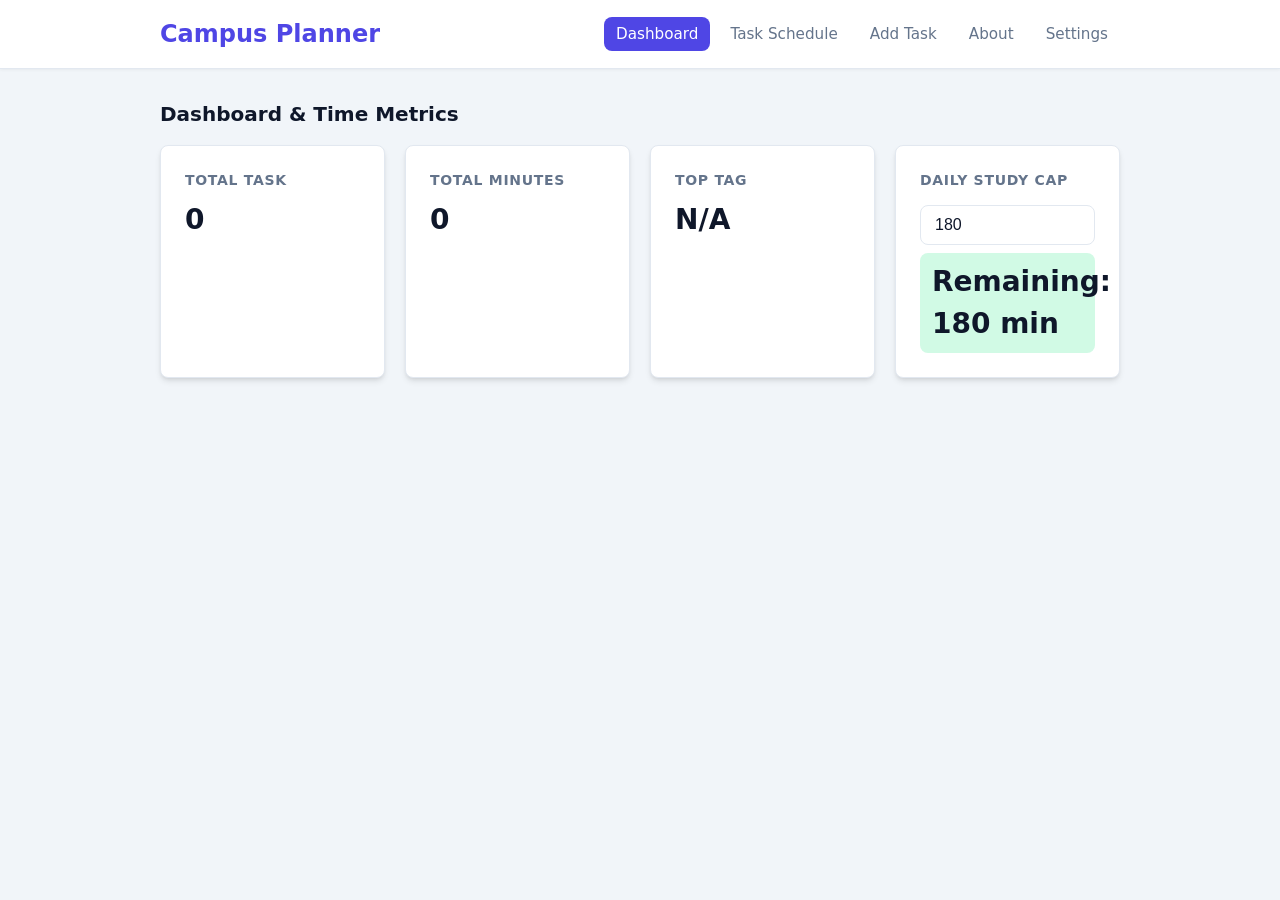
==== index.html @ 84502d52 "add" ====
<!DOCTYPE html>
<html lang="en">
<head>
    <meta charset="UTF-8">
    <meta name="viewport" content="width=device-width, initial-scale=1.0">
    <title>Campus Planner</title>
    <link rel="stylesheet" href="styles.css">
</head>
<body>
    <!-- Skip link landmark anchor for keyboard accessibility -->
    <a href="#main-content" class="skip-link">Skip to main content</a>
    
    <header>
        <div class="container header-flex">
            <h1>Campus Planner</h1>
            <nav aria-label="main navigation">
                <ul class="nav-list">
                    <li><a href="#dashboard" class="nav-link active">Dashboard</a></li>
                    <li><a href="#records" class="nav-link">Task Schedule</a></li>
                    <li><a href="#form-section" class="nav-link">Add Task</a></li>
                    <li><a href="#about-section" class="nav-link">About</a></li>
                    <li><a href="#settings-section" class="nav-link">Settings</a></li>
                </ul>
            </nav>
        </div>
    </header>

    <!-- Accessibility announcement placeholders -->
    <div id="status-region" class="sr-only" aria-live="polite"></div>
    <div id="alert-region" class="sr-only" aria-live="assertive"></div>

    <main id="main-content" class="container">
        <!-- Dashboard Section -->
        <section id="dashboard" class="app-section active">
            <h2>Dashboard & Time Metrics</h2>
            <div class="stats-grid">
                <div class="card"><h3>Total Task</h3><p id="stat-count">0</p></div>
                <div class="card"><h3>Total Minutes</h3><p id="stat-sum">0</p></div>
                <div class="card"><h3>Top Tag</h3><p id="stat-top">N/A</p></div>
                <div class="card">
                    <h3>Daily Study Cap</h3>
                    <input type="number" id="cap-input" value="180" min="0" oninput="updateBudgetCap()" aria-label="Daily study time cap in minutes">
                    <p id="stat-cap-status" class="cap-msg safe">Remaining: 180 min</p>
                </div>
            </div>
        </section>

        <!-- Ledger Table Section -->
        <section id="records" class="app-section">
            <h2>Schedule Ledger</h2>
            <div class="controls-bar">
                <div class="search-wrap">
                    <label for="search-input">Regex Search:</label>
                    <input type="text" id="search-input" placeholder="e.g. Exam or @tag:study">
                    <button id="case-btn" type="button" onclick="toggleCase()">Aa</button>
                </div>
                <div class="sort-wrap">
                    <label for="sort-select">Sort By:</label>
                    <select id="sort-select" onchange="handlesort()">
                        <option value="date-desc">Date (Newest)</option>
                        <option value="date-asc">Date (Oldest)</option>
                        <option value="amount-desc">Duration (High to Low)</option>
                        <option value="amount-asc">Duration (Low to High)</option>
                    </select>
                </div>
            </div>

            <div class="table-wrapper">
                <table>
                    <thead>
                        <tr>
                            <th>Due Date</th>
                            <th>Task Title</th>
                            <th>Tag Group</th>
                            <th>Duration(mins)</th>
                            <th>Action</th>
                        </tr>
                    </thead>
                    <tbody><!-- Dynamic rows go here --></tbody>
                </table>
            </div>
            <p id="no-records" class="hidden">No matching schedule task found.</p>
        </section>

        <!-- Form Handling Input Section -->
        <section id="form-section" class="app-section">
            <h2>Add / Edit Planner Task</h2>
            <div class="card">
                <form id="transaction-form">
                    <div class="input-group">
                        <label for="form-desc">Task Title:</label>
                        <input type="text" id="form-desc" required>
                    </div>
                    <div class="input-group">
                        <label for="form-category">Tag Group:</label>
                        <select id="form-category">
                            <option value="Study">Study</option>
                            <option value="Classes">Classes</option>
                            <option value="Exam">Exam</option>
                            <option value="Personal">Personal</option>
                            <option value="Social">Social</option>
                        </select>
                    </div>
                    <div class="input-group">
                        <label for="form-amount">Duration(Minutes):</label>
                        <input type="number" id="form-amount" required>
                    </div>
                    <button type="submit" id="submit-btn">Save Task Entry</button>
                </form>
            </div>
        </section>

        <!-- About Section -->
        <section id="about-section" class="app-section">
            <h2>About</h2>
            <div class="card">
                <p>Campus Planner app for tracking student study metrics.</p>
                <p>Email: <a href="mailto:a.anyar1@alustudent.com">a.anyar1@alustudent.com</a></p>
                <p>GitHub: <a href="https://github.com" target="_blank">@aanyar1-tech</a></p>
            </div>
        </section>

        <!-- Settings Section -->
        <section id="settings-section" class="app-section">
            <h2>Settings</h2>
            <div class="card">
                <label for="display-unit">Unit:</label>
                <select id="display-unit" onchange="convertDisplayUnits()">
                    <option value="minutes">Minutes (m)</option>
                    <option value="hours">Hours (h)</option>
                </select>
            </div>
        </section>
    </main>

    <script src="scripts/app.js"></script>
</body>
</html>
---- styles.css ----
:root {
    --primary-color: #4f46e5;
    --primary-hover: #4338ca;
    --success-bg: #d1fae5;
    --success-text: #065f46;
    --danger-bg: #fee2e2;
    --danger-text: #991b1b;
    --bg-color: #f1f5f9;
    --card-bg: #ffffff;
    --text-main: #0f172a;
    --text-muted: #64748b;
    --border-color: #e2e8f0;
    --radius: 8px;
    --shadow: 0 4px 6px -1px rgb(0 0 0 / 0.1), 0 2px 4px -2px rgb(0 0 0 / 0.1);
}

* { 
    box-sizing: border-box; 
    margin: 0; 
    padding: 0;
}

body {
    font-family: system-ui, -apple-system, BlinkMacSystemFont, "Segoe UI", Roboto, sans-serif;
    background-color: var(--bg-color); 
    color: var(--text-main); 
    line-height: 1.5;
    padding: 0 0 40px 0;
}

*:focus-visible { 
    outline: 3px solid var(--primary-color);
    outline-offset: 2px;
}

/* Skip Link & Accessibility */
.skip-link { 
    position: absolute; 
    top: -100px; 
    left: 20px; 
    background: var(--primary-color); 
    color: white; 
    padding: 10px 15px; 
    text-decoration: none;
    border-radius: var(--radius);
    z-index: 100;
}

.skip-link:focus {
    top: 20px;
}

.sr-only {
    position: absolute; 
    width: 1px; 
    height: 1px; 
    padding: 0; 
    margin: -1px; 
    overflow: hidden; 
    clip: rect(0,0,0,0); 
    border: 0;
}

/* Layout Container */
.container {
    max-width: 1000px; 
    margin: 0 auto;
    padding: 0 20px;
}

/* Header & Navigation */
header { 
    background: var(--card-bg); 
    border-bottom: 1px solid var(--border-color); 
    padding: 16px 0;
    box-shadow: 0 1px 3px 0 rgb(0 0 0 / 0.05);
    margin-bottom: 30px;
}

.header-flex {
    display: flex; 
    gap: 20px; 
    flex-wrap: wrap; 
    justify-content: space-between; 
    align-items: center;
}

header h1 {
    font-size: 1.5rem;
    font-weight: 700;
    color: var(--primary-color);
}

.nav-list {
    list-style: none;
    display: flex;
    gap: 8px;
    flex-wrap: wrap;
}

.nav-link {
    text-decoration: none; 
    color: var(--text-muted); 
    padding: 8px 12px; 
    border-radius: var(--radius);
    font-weight: 500;
    font-size: 0.95rem;
    transition: all 0.2s ease;
}

.nav-link:hover {
    color: var(--primary-color);
    background: #f8fafc;
}

.nav-link.active {
    background: var(--primary-color); 
    color: white;
}

/* Sections */
.app-section {
    display: none;
}

.app-section.active {
    display: block;
    animation: fadeIn 0.3s ease-in-out;
}

@keyframes fadeIn {
    from { opacity: 0; transform: translateY(4px); }
    to { opacity: 1; transform: translateY(0); }
}

h2 {
    font-size: 1.25rem;
    font-weight: 600;
    margin-bottom: 16px;
    color: var(--text-main);
}

/* Cards */
.card {
    background: var(--card-bg); 
    border: 1px solid var(--border-color); 
    border-radius: var(--radius); 
    padding: 24px; 
    margin-bottom: 20px;
    box-shadow: var(--shadow);
}

/* Dashboard Metrics Grid */
.stats-grid {
    display: grid; 
    grid-template-columns: repeat(auto-fit, minmax(220px, 1fr)); 
    gap: 20px;
}

.stats-grid .card h3 {
    font-size: 0.875rem;
    text-transform: uppercase;
    letter-spacing: 0.05em;
    color: var(--text-muted);
    margin-bottom: 8px;
}

.stats-grid .card p {
    font-size: 1.75rem;
    font-weight: 700;
    color: var(--text-main);
}

/* Controls Bar (Search & Sort) */
.controls-bar {
    display: flex;
    gap: 16px;
    flex-wrap: wrap;
    justify-content: space-between;
    align-items: flex-end;
    background: var(--card-bg);
    padding: 16px 20px;
    border-radius: var(--radius);
    border: 1px solid var(--border-color);
    box-shadow: var(--shadow);
    margin-bottom: 20px;
}

.search-wrap, .sort-wrap {
    display: flex;
    flex-direction: column;
    gap: 6px;
    flex: 1;
    min-width: 240px;
}

.search-wrap {
    flex-direction: row;
    align-items: center;
    gap: 8px;
}

.search-wrap input {
    margin-top: 0;
}

#case-btn {
    width: auto;
    padding: 8px 12px;
    background: var(--border-color);
    color: var(--text-main);
    margin-top: 0;
}

label {
    font-size: 0.875rem;
    font-weight: 600;
    color: var(--text-muted);
}

/* Forms & Inputs */
.input-group {
    margin-bottom: 16px;
}

input, select {
    width: 100%; 
    padding: 10px 14px; 
    border: 1px solid var(--border-color); 
    border-radius: var(--radius); 
    margin-top: 6px;
    font-size: 1rem;
    background: #fff;
    color: var(--text-main);
    transition: border-color 0.2s;
}

input:focus, select:focus {
    border-color: var(--primary-color);
    outline: none;
}

button[type="submit"], .delete-btn {
    background: var(--primary-color); 
    color: white; 
    border: none; 
    cursor: pointer; 
    font-weight: 600;
    padding: 10px 16px;
    border-radius: var(--radius);
    transition: background 0.2s;
}

button[type="submit"]:hover {
    background: var(--primary-hover);
}

.delete-btn {
    background: var(--danger-text);
    padding: 6px 10px;
    font-size: 0.85rem;
}

/* Tables */
.table-wrapper {
    background: var(--card-bg);
    border: 1px solid var(--border-color);
    border-radius: var(--radius);
    box-shadow: var(--shadow);
    overflow: hidden;
}

table {
    width: 100%; 
    border-collapse: collapse;
}

th, td {
    padding: 12px 16px; 
    text-align: left; 
    border-bottom: 1px solid var(--border-color);
}

th {
    background: #f8fafc;
    font-weight: 600;
    font-size: 0.875rem;
    color: var(--text-muted);
    text-transform: uppercase;
    letter-spacing: 0.05em;
}

tr:last-child td {
    border-bottom: none;
}

/* Badges & Status */
.badge {
    background: #e0e7ff;
    color: var(--primary-color);
    padding: 4px 8px;
    border-radius: 4px;
    font-size: 0.85rem;
    font-weight: 600;
}

.cap-msg {
    margin-top: 8px; 
    font-weight: 600; 
    padding: 8px 12px; 
    border-radius: var(--radius);
    font-size: 0.9rem;
}

.cap-msg.safe {
    background: var(--success-bg); 
    color: var(--success-text);
}

.cap-msg.warning {
    background: var(--danger-bg); 
    color: var(--danger-text);
}

mark {
    background: #fde047; 
    padding: 2px 4px;
    border-radius: 2px;
}

.hidden {
    display: none !important;
}

#no-records {
    text-align: center;
    padding: 30px;
    color: var(--text-muted);
    background: var(--card-bg);
    border: 1px solid var(--border-color);
    border-radius: var(--radius);
    margin-top: 15px;
}
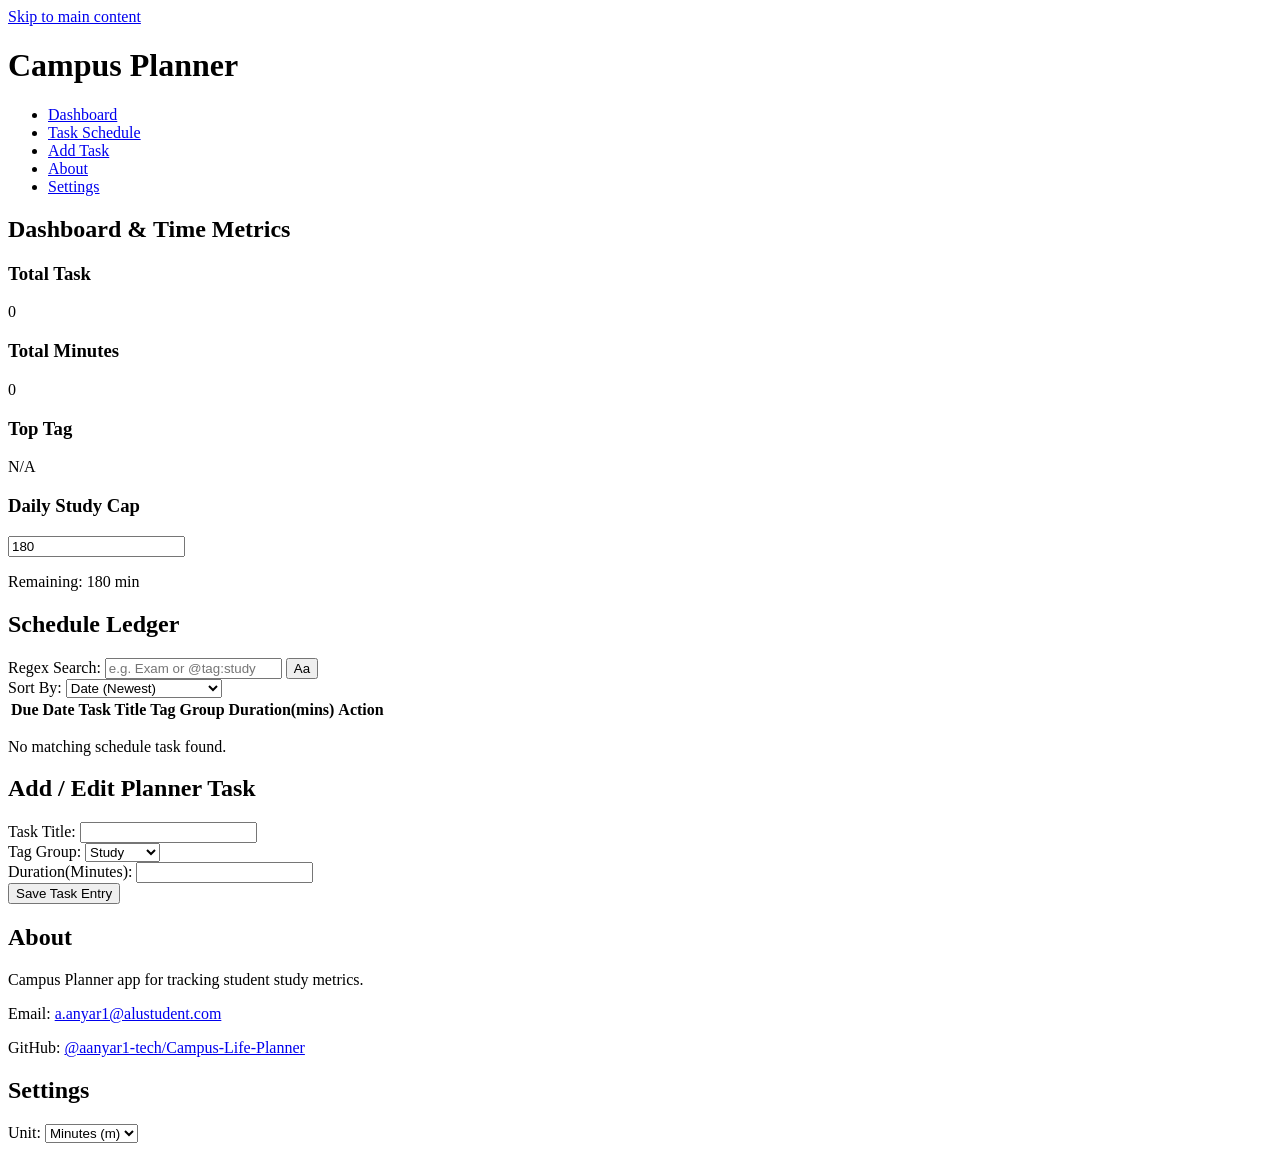
==== commit 83e4e7ad: "Update About section with student email and correct repository link" ====
--- a/index.html
+++ b/index.html
@@ -116,7 +116,7 @@
             <div class="card">
                 <p>Campus Planner app for tracking student study metrics.</p>
                 <p>Email: <a href="mailto:a.anyar1@alustudent.com">a.anyar1@alustudent.com</a></p>
-                <p>GitHub: <a href="https://github.com" target="_blank">@aanyar1-tech</a></p>
+                <p>GitHub: <a href="https://github.com/aanyar1-tech/Campus-Life-Planner" target="_blank">@aanyar1-tech/Campus-Life-Planner</a></p>
             </div>
         </section>
 
@@ -139,8 +139,6 @@
 
 
 
-
-
             
 
 
--- a/styles.css
+++ b/styles.css
@@ -1,343 +1,278 @@
-:root {
-    --primary-color: #4f46e5;
-    --primary-hover: #4338ca;
-    --success-bg: #d1fae5;
-    --success-text: #065f46;
-    --danger-bg: #fee2e2;
-    --danger-text: #991b1b;
-    --bg-color: #f1f5f9;
-    --card-bg: #ffffff;
-    --text-main: #0f172a;
-    --text-muted: #64748b;
-    --border-color: #e2e8f0;
-    --radius: 8px;
-    --shadow: 0 4px 6px -1px rgb(0 0 0 / 0.1), 0 2px 4px -2px rgb(0 0 0 / 0.1);
-}
-
-* { 
-    box-sizing: border-box; 
-    margin: 0; 
-    padding: 0;
-}
-
-body {
-    font-family: system-ui, -apple-system, BlinkMacSystemFont, "Segoe UI", Roboto, sans-serif;
-    background-color: var(--bg-color); 
-    color: var(--text-main); 
-    line-height: 1.5;
-    padding: 0 0 40px 0;
-}
-
-*:focus-visible { 
-    outline: 3px solid var(--primary-color);
-    outline-offset: 2px;
-}
-
-/* Skip Link & Accessibility */
-.skip-link { 
-    position: absolute; 
-    top: -100px; 
-    left: 20px; 
-    background: var(--primary-color); 
-    color: white; 
-    padding: 10px 15px; 
-    text-decoration: none;
-    border-radius: var(--radius);
-    z-index: 100;
-}
-
-.skip-link:focus {
-    top: 20px;
-}
-
-.sr-only {
-    position: absolute; 
-    width: 1px; 
-    height: 1px; 
-    padding: 0; 
-    margin: -1px; 
-    overflow: hidden; 
-    clip: rect(0,0,0,0); 
-    border: 0;
-}
-
-/* Layout Container */
-.container {
-    max-width: 1000px; 
-    margin: 0 auto;
-    padding: 0 20px;
-}
-
-/* Header & Navigation */
-header { 
-    background: var(--card-bg); 
-    border-bottom: 1px solid var(--border-color); 
-    padding: 16px 0;
-    box-shadow: 0 1px 3px 0 rgb(0 0 0 / 0.05);
-    margin-bottom: 30px;
-}
-
-.header-flex {
-    display: flex; 
-    gap: 20px; 
-    flex-wrap: wrap; 
-    justify-content: space-between; 
-    align-items: center;
-}
-
-header h1 {
-    font-size: 1.5rem;
-    font-weight: 700;
-    color: var(--primary-color);
-}
-
-.nav-list {
-    list-style: none;
-    display: flex;
-    gap: 8px;
-    flex-wrap: wrap;
-}
-
-.nav-link {
-    text-decoration: none; 
-    color: var(--text-muted); 
-    padding: 8px 12px; 
-    border-radius: var(--radius);
-    font-weight: 500;
-    font-size: 0.95rem;
-    transition: all 0.2s ease;
-}
-
-.nav-link:hover {
-    color: var(--primary-color);
-    background: #f8fafc;
-}
-
-.nav-link.active {
-    background: var(--primary-color); 
-    color: white;
-}
-
-/* Sections */
-.app-section {
-    display: none;
-}
-
-.app-section.active {
-    display: block;
-    animation: fadeIn 0.3s ease-in-out;
-}
-
-@keyframes fadeIn {
-    from { opacity: 0; transform: translateY(4px); }
-    to { opacity: 1; transform: translateY(0); }
-}
-
-h2 {
-    font-size: 1.25rem;
-    font-weight: 600;
-    margin-bottom: 16px;
-    color: var(--text-main);
-}
-
-/* Cards */
-.card {
-    background: var(--card-bg); 
-    border: 1px solid var(--border-color); 
-    border-radius: var(--radius); 
-    padding: 24px; 
-    margin-bottom: 20px;
-    box-shadow: var(--shadow);
-}
-
-/* Dashboard Metrics Grid */
-.stats-grid {
-    display: grid; 
-    grid-template-columns: repeat(auto-fit, minmax(220px, 1fr)); 
-    gap: 20px;
-}
-
-.stats-grid .card h3 {
-    font-size: 0.875rem;
-    text-transform: uppercase;
-    letter-spacing: 0.05em;
-    color: var(--text-muted);
-    margin-bottom: 8px;
-}
-
-.stats-grid .card p {
-    font-size: 1.75rem;
-    font-weight: 700;
-    color: var(--text-main);
-}
-
-/* Controls Bar (Search & Sort) */
-.controls-bar {
-    display: flex;
-    gap: 16px;
-    flex-wrap: wrap;
-    justify-content: space-between;
-    align-items: flex-end;
-    background: var(--card-bg);
-    padding: 16px 20px;
-    border-radius: var(--radius);
-    border: 1px solid var(--border-color);
-    box-shadow: var(--shadow);
-    margin-bottom: 20px;
-}
-
-.search-wrap, .sort-wrap {
-    display: flex;
-    flex-direction: column;
-    gap: 6px;
-    flex: 1;
-    min-width: 240px;
-}
-
-.search-wrap {
-    flex-direction: row;
-    align-items: center;
-    gap: 8px;
-}
-
-.search-wrap input {
-    margin-top: 0;
-}
-
-#case-btn {
-    width: auto;
-    padding: 8px 12px;
-    background: var(--border-color);
-    color: var(--text-main);
-    margin-top: 0;
-}
-
-label {
-    font-size: 0.875rem;
-    font-weight: 600;
-    color: var(--text-muted);
-}
-
-/* Forms & Inputs */
-.input-group {
-    margin-bottom: 16px;
-}
-
-input, select {
-    width: 100%; 
-    padding: 10px 14px; 
-    border: 1px solid var(--border-color); 
-    border-radius: var(--radius); 
-    margin-top: 6px;
-    font-size: 1rem;
-    background: #fff;
-    color: var(--text-main);
-    transition: border-color 0.2s;
-}
-
-input:focus, select:focus {
-    border-color: var(--primary-color);
-    outline: none;
-}
-
-button[type="submit"], .delete-btn {
-    background: var(--primary-color); 
-    color: white; 
-    border: none; 
-    cursor: pointer; 
-    font-weight: 600;
-    padding: 10px 16px;
-    border-radius: var(--radius);
-    transition: background 0.2s;
-}
-
-button[type="submit"]:hover {
-    background: var(--primary-hover);
-}
-
-.delete-btn {
-    background: var(--danger-text);
-    padding: 6px 10px;
-    font-size: 0.85rem;
-}
-
-/* Tables */
-.table-wrapper {
-    background: var(--card-bg);
-    border: 1px solid var(--border-color);
-    border-radius: var(--radius);
-    box-shadow: var(--shadow);
-    overflow: hidden;
-}
-
-table {
-    width: 100%; 
-    border-collapse: collapse;
-}
-
-th, td {
-    padding: 12px 16px; 
-    text-align: left; 
-    border-bottom: 1px solid var(--border-color);
-}
-
-th {
-    background: #f8fafc;
-    font-weight: 600;
-    font-size: 0.875rem;
-    color: var(--text-muted);
-    text-transform: uppercase;
-    letter-spacing: 0.05em;
-}
-
-tr:last-child td {
-    border-bottom: none;
-}
-
-/* Badges & Status */
-.badge {
-    background: #e0e7ff;
-    color: var(--primary-color);
-    padding: 4px 8px;
-    border-radius: 4px;
-    font-size: 0.85rem;
-    font-weight: 600;
-}
-
-.cap-msg {
-    margin-top: 8px; 
-    font-weight: 600; 
-    padding: 8px 12px; 
-    border-radius: var(--radius);
-    font-size: 0.9rem;
-}
-
-.cap-msg.safe {
-    background: var(--success-bg); 
-    color: var(--success-text);
-}
-
-.cap-msg.warning {
-    background: var(--danger-bg); 
-    color: var(--danger-text);
-}
-
-mark {
-    background: #fde047; 
-    padding: 2px 4px;
-    border-radius: 2px;
-}
-
-.hidden {
-    display: none !important;
-}
-
-#no-records {
-    text-align: center;
-    padding: 30px;
-    color: var(--text-muted);
-    background: var(--card-bg);
-    border: 1px solid var(--border-color);
-    border-radius: var(--radius);
-    margin-top: 15px;
-}+ CONFIGURATION & INITIAL STATE
+const STORAGE_KEY = 'simple_planner_records';
+
+const appState = {
+    records: JSON.parse(localStorage.getItem(STORAGE_KEY)) || [],
+    currentTab: 'dashboard',
+    timeTarget: 180,
+    isCaseSensitive: false,
+    editingId: null
+};
+
+// Seed initial mock data if the storage is completely empty
+function initializeDefaultRecords() {
+    if (appState.records.length === 0) {
+        appState.records = [
+            { id: "rec_1", description: "Prepare for chemistry semester exam test", amount: 120, category: "Study", date: "2026-10-16" },
+            { id: "rec_2", description: "Review textbook assignment chapters", amount: 90, category: "Classes", date: "2026-10-05" },
+            { id: "rec_3", description: "Weekly group project sync planning session", amount: 45, category: "Classes", date: "2026-10-08" },
+            { id: "rec_4", description: "Late late task review submission penalty check", amount: 15, category: "Exams", date: "2026-10-10" },
+            { id: "rec_5", description: "Weekly coffee coffee run study run session", amount: 30, category: "Personal", date: "2026-10-14" }
+        ];
+        persistState();
+    }
+}
+
+function persistState() {
+    localStorage.setItem(STORAGE_KEY, JSON.stringify(appState.records));
+}
+ VALIDATION ENGINE (REGEX RULES)
+
+function validateFormInputs(description, amount, date) {
+    const descRegex = /^\S(?:.*\S)?$/;
+    const amountRegex = /^(0|[1-9]\d*)$/;
+    const dateRegex = /^\d{4}-(0[1-9]|1[0-2])-(0[1-9]|[12]\d|3[01])$/;
+
+    return descRegex.test(description) && 
+           amountRegex.test(amount) && 
+           dateRegex.test(date);
+}
+ UI RENDERING & METRICS ENGINE
+
+function renderApp() {
+    updateDashboardMetrics();
+    renderScheduleLedger();
+}
+
+function updateDashboardMetrics() {
+    const records = appState.records;
+    
+    // Total Tasks Count
+    const countEl = document.getElementById('stat-count');
+    if (countEl) countEl.textContent = records.length;
+
+    // Calculate Total Minutes & Category Distributions
+    let totalMins = 0;
+    let categoryCounts = {};
+    
+    records.forEach(item => {
+        totalMins += parseInt(item.amount || 0);
+        categoryCounts[item.category] = (categoryCounts[item.category] || 0) + 1;
+    });
+
+    // Display Units Conversion (Minutes vs Hours)
+    const displayUnit = document.getElementById('display-unit')?.value;
+    const sumEl = document.getElementById('stat-sum');
+    if (sumEl) {
+        sumEl.textContent = displayUnit === 'hours' 
+            ? (totalMins / 60).toFixed(1) + " hours" 
+            : totalMins;
+    }
+
+    // Determine Top Category Tag
+    let topCategory = "N/A";
+    let maxCount = 0;
+    for (let cat in categoryCounts) {
+        if (categoryCounts[cat] > maxCount) {
+            maxCount = categoryCounts[cat];
+            topCategory = cat;
+        }
+    }
+    const topEl = document.getElementById('stat-top');
+    if (topEl) topEl.textContent = topCategory;
+
+    // Study Cap Threshold Verification
+    updateStudyCapStatus(totalMins);
+}
+
+function updateStudyCapStatus(totalMins) {
+    const remaining = appState.timeTarget - totalMins;
+    const statusText = document.getElementById('stat-cap-status');
+    const alertRegion = document.getElementById('alert-region');
+
+    if (!statusText) return;
+
+    if (remaining >= 0) {
+        statusText.textContent = `Remaining: ${remaining} mins`;
+        statusText.className = "cap-msg safe";
+        if (alertRegion) alertRegion.textContent = "";
+    } else {
+        statusText.textContent = `Over Cap: ${Math.abs(remaining)} mins`;
+        statusText.className = "cap-msg warning";
+        if (alertRegion) alertRegion.textContent = `Alert! Passed your study target!`;
+    }
+}
+
+function renderScheduleLedger() {
+    const tbody = document.querySelector('table tbody');
+    if (!tbody) return;
+    tbody.innerHTML = '';
+
+    // Sorting Logic
+    let sortedRecords = [...appState.records];
+    const sortVal = document.getElementById('sort-select')?.value || 'date-desc';
+    
+    sortedRecords.sort((a, b) => {
+        if (sortVal === 'date-desc') return new Date(b.date) - new Date(a.date);
+        if (sortVal === 'date-asc') return new Date(a.date) - new Date(b.date);
+        if (sortVal === 'amount-desc') return b.amount - a.amount;
+        if (sortVal === 'amount-asc') return a.amount - b.amount;
+        return 0;
+    });
+
+    // Regex Search Filtering
+    const searchInput = document.getElementById('search-input')?.value || '';
+    let searchRegex = null;
+    if (searchInput) {
+        try {
+            searchRegex = new RegExp(searchInput, appState.isCaseSensitive ? '' : 'i');
+        } catch (e) {
+            searchRegex = null;
+        }
+    }
+
+    let matchCount = 0;
+    sortedRecords.forEach(item => {
+        const hasDuplicateWord = /\b(\w+)\s+\1\b/i.test(item.description);
+        
+        if (searchRegex && !searchRegex.test(item.description) && !searchRegex.test(item.category)) {
+            return;
+        }
+        matchCount++;
+
+        // Highlight matching terms
+        let descText = item.description;
+        if (searchRegex) {
+            descText = descText.replace(searchRegex, match => `<mark>${match}</mark>`);
+        }
+
+        // Build Table Row
+        const row = document.createElement('tr');
+        row.innerHTML = `
+            <td>${item.date}</td>
+            <td>${descText} ${hasDuplicateWord ? '⚠️' : ''}</td>
+            <td><span class="badge">${item.category}</span></td>
+            <td>${item.amount} mins</td>
+            <td>
+                <button onclick="handleEdit('${item.id}')" style="width:auto; padding:2px 6px;">Edit</button>
+                <button onclick="handleDelete('${item.id}')" style="width:auto; padding:2px 6px; background:#991b1b; color:white;">Delete</button>
+            </td>
+        `;
+        tbody.appendChild(row);
+    });
+
+    // Empty state visibility toggle
+    const noRecordsMsg = document.getElementById('no-records');
+    if (noRecordsMsg) {
+        noRecordsMsg.className = matchCount === 0 ? '' : 'hidden';
+    }
+}
+EVENT HANDLERS & GLOBAL ACTIONS
+
+window.switchTab = function(tabId) {
+    document.querySelectorAll('.app-section').forEach(section => {
+        section.classList.remove('active');
+    });
+    
+    const targetSection = document.getElementById(tabId);
+    if (targetSection) targetSection.classList.add('active');
+    
+    document.querySelectorAll('.nav-link').forEach(link => {
+        link.classList.remove('active');
+        if (link.getAttribute('href') === '#' + tabId) {
+            link.classList.add('active');
+        }
+    });
+};
+
+window.updateBudgetCap = function() {
+    const val = document.getElementById('cap-input').value;
+    appState.timeTarget = parseInt(val) || 0;
+    renderApp();
+};
+
+window.toggleCase = function() {
+    appState.isCaseSensitive = !appState.isCaseSensitive;
+    renderApp();
+};
+
+window.handlesort = function() {
+    renderApp();
+};
+
+window.convertDisplayUnits = function() {
+    renderApp();
+};
+
+window.handleDelete = function(id) {
+    if (confirm("Are you sure you want to delete this entry?")) {
+        appState.records = appState.records.filter(r => r.id !== id);
+        persistState();
+        renderApp();
+    }
+};
+
+window.handleEdit = function(id) {
+    const item = appState.records.find(r => r.id === id);
+    if (!item) return;
+    
+    appState.editingId = id;
+    window.switchTab('form-section');
+    
+    document.getElementById('form-desc').value = item.description;
+    document.getElementById('form-amount').value = item.amount;
+    document.getElementById('form-category').value = item.category;
+    document.getElementById('submit-btn').textContent = "Update Task"
+     APPLICATION INITIALIZATION & LISTENERS
+
+document.addEventListener('DOMContentLoaded', () => {
+    initializeDefaultRecords();
+
+    // Live search tracking
+    document.getElementById('search-input')?.addEventListener('input', renderApp);
+
+    // Form submission processing (Create or Update)
+    const formElement = document.getElementById('transaction-form');
+    if (formElement) {
+        formElement.addEventListener('submit', (e) => {
+            e.preventDefault();
+            
+            const desc = document.getElementById('form-desc').value.trim();
+            const amountStr = document.getElementById('form-amount').value.trim();
+            const cat = document.getElementById('form-category').value;
+            const date = new Date().toISOString().split('T')[0];
+
+            if (!validateFormInputs(desc, amountStr, date)) {
+                alert("Validation failed! Please review your input fields.");
+                return;
+            }
+
+            if (appState.editingId) {
+                // Update existing record
+                appState.records = appState.records.map(r => r.id === appState.editingId ? {
+                    ...r, description: desc, amount: parseInt(amountStr), category: cat
+                } : r);
+                appState.editingId = null;
+                document.getElementById('submit-btn').textContent = "Save Task Entry";
+            } else {
+                // Create new record
+                appState.records.push({
+                    id: "rec_" + Date.now(),
+                    description: desc,
+                    amount: parseInt(amountStr),
+                    category: cat,
+                    date: date
+                });
+            }
+
+            persistState();
+            formElement.reset();
+            renderApp();
+            window.switchTab('dashboard');
+        });
+    }
+
+    // Force default view on load
+    window.switchTab('dashboard');
+    renderApp();
+});
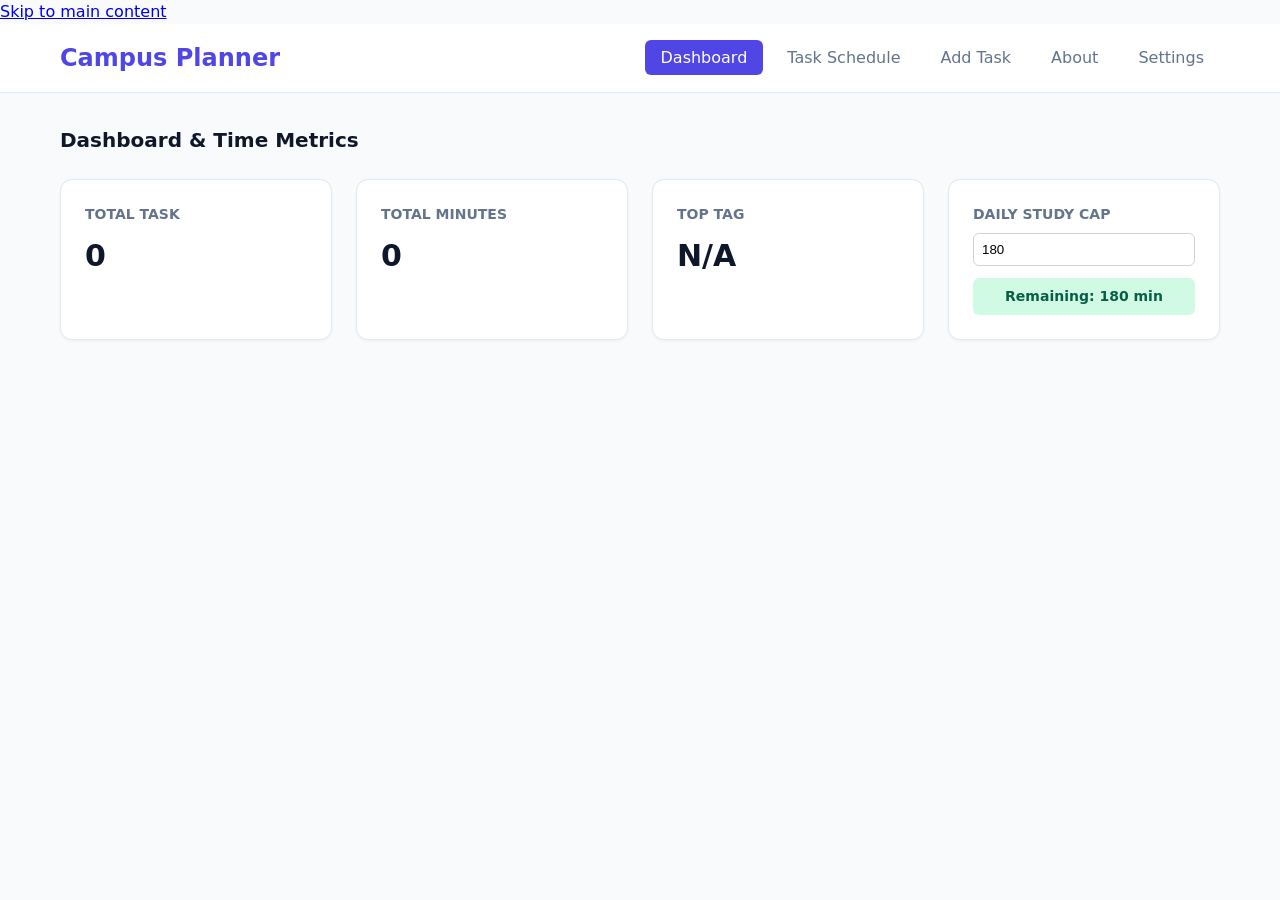
==== commit c1c95a11: "Fix layout IDs, tab switching, and rendering metrics" ====
--- a/index.html
+++ b/index.html
@@ -7,27 +7,22 @@
     <link rel="stylesheet" href="styles.css">
 </head>
 <body>
-    <!-- Skip link landmark anchor for keyboard accessibility -->
-    <a href="#main-content" class="skip-link">Skip to main content</a>
+    <a href="#dashboard" class="skip-link">Skip to main content</a>
     
     <header>
         <div class="container header-flex">
             <h1>Campus Planner</h1>
             <nav aria-label="main navigation">
                 <ul class="nav-list">
-                    <li><a href="#dashboard" class="nav-link active">Dashboard</a></li>
-                    <li><a href="#records" class="nav-link">Task Schedule</a></li>
-                    <li><a href="#form-section" class="nav-link">Add Task</a></li>
-                    <li><a href="#about-section" class="nav-link">About</a></li>
-                    <li><a href="#settings-section" class="nav-link">Settings</a></li>
+                    <li><a href="#dashboard" class="nav-link active" onclick="switchTab('dashboard'); return false;">Dashboard</a></li>
+                    <li><a href="#records" class="nav-link" onclick="switchTab('records'); return false;">Task Schedule</a></li>
+                    <li><a href="#form-section" class="nav-link" onclick="switchTab('form-section'); return false;">Add Task</a></li>
+                    <li><a href="#about-section" class="nav-link" onclick="switchTab('about-section'); return false;">About</a></li>
+                    <li><a href="#settings-section" class="nav-link" onclick="switchTab('settings-section'); return false;">Settings</a></li>
                 </ul>
             </nav>
         </div>
     </header>
-
-    <!-- Accessibility announcement placeholders -->
-    <div id="status-region" class="sr-only" aria-live="polite"></div>
-    <div id="alert-region" class="sr-only" aria-live="assertive"></div>
 
     <main id="main-content" class="container">
         <!-- Dashboard Section -->
@@ -39,7 +34,7 @@
                 <div class="card"><h3>Top Tag</h3><p id="stat-top">N/A</p></div>
                 <div class="card">
                     <h3>Daily Study Cap</h3>
-                    <input type="number" id="cap-input" value="180" min="0" oninput="updateBudgetCap()" aria-label="Daily study time cap in minutes">
+                    <input type="number" id="cap-input" value="180" min="0" oninput="updateBudgetCap()">
                     <p id="stat-cap-status" class="cap-msg safe">Remaining: 180 min</p>
                 </div>
             </div>
@@ -50,8 +45,8 @@
             <h2>Schedule Ledger</h2>
             <div class="controls-bar">
                 <div class="search-wrap">
-                    <label for="search-input">Regex Search:</label>
-                    <input type="text" id="search-input" placeholder="e.g. Exam or @tag:study">
+                    <label for="search-input">Search:</label>
+                    <input type="text" id="search-input" placeholder="Search tasks...">
                     <button id="case-btn" type="button" onclick="toggleCase()">Aa</button>
                 </div>
                 <div class="sort-wrap">
@@ -72,17 +67,17 @@
                             <th>Due Date</th>
                             <th>Task Title</th>
                             <th>Tag Group</th>
-                            <th>Duration(mins)</th>
+                            <th>Duration</th>
                             <th>Action</th>
                         </tr>
                     </thead>
-                    <tbody><!-- Dynamic rows go here --></tbody>
+                    <tbody></tbody>
                 </table>
             </div>
             <p id="no-records" class="hidden">No matching schedule task found.</p>
         </section>
 
-        <!-- Form Handling Input Section -->
+        <!-- Form Section -->
         <section id="form-section" class="app-section">
             <h2>Add / Edit Planner Task</h2>
             <div class="card">
@@ -102,7 +97,7 @@
                         </select>
                     </div>
                     <div class="input-group">
-                        <label for="form-amount">Duration(Minutes):</label>
+                        <label for="form-amount">Duration (Minutes):</label>
                         <input type="number" id="form-amount" required>
                     </div>
                     <button type="submit" id="submit-btn">Save Task Entry</button>
@@ -136,14 +131,6 @@
     <script src="scripts/app.js"></script>
 </body>
 </html>
-
-
-
-            
-
-
-    
-
    
 
 
--- a/styles.css
+++ b/styles.css
@@ -1,278 +1,38 @@
- CONFIGURATION & INITIAL STATE
-const STORAGE_KEY = 'simple_planner_records';
+* { box-sizing: border-box; margin: 0; padding: 0; }
+body { font-family: system-ui, sans-serif; background-color: #f8fafc; color: #1e293b; line-height: 1.5; }
+.container { max-width: 1200px; margin: 0 auto; padding: 0 20px; }
+header { background-color: #ffffff; border-bottom: 1px solid #e2e8f0; padding: 1rem 0; margin-bottom: 2rem; }
+.header-flex { display: flex; justify-content: space-between; align-items: center; flex-wrap: wrap; gap: 1rem; }
+header h1 { font-size: 1.5rem; color: #4f46e5; font-weight: 700; }
+.nav-list { list-style: none; display: flex; gap: 0.5rem; flex-wrap: wrap; }
+.nav-link { text-decoration: none; color: #64748b; padding: 0.5rem 1rem; border-radius: 0.375rem; font-weight: 500; }
+.nav-link:hover { background-color: #f1f5f9; color: #1e293b; }
+.nav-link.active { background-color: #4f46e5; color: #ffffff; }
 
-const appState = {
-    records: JSON.parse(localStorage.getItem(STORAGE_KEY)) || [],
-    currentTab: 'dashboard',
-    timeTarget: 180,
-    isCaseSensitive: false,
-    editingId: null
-};
+.app-section { display: none; }
+.app-section.active { display: block; }
+h2 { font-size: 1.25rem; font-weight: 600; margin-bottom: 1.5rem; color: #0f172a; }
 
-// Seed initial mock data if the storage is completely empty
-function initializeDefaultRecords() {
-    if (appState.records.length === 0) {
-        appState.records = [
-            { id: "rec_1", description: "Prepare for chemistry semester exam test", amount: 120, category: "Study", date: "2026-10-16" },
-            { id: "rec_2", description: "Review textbook assignment chapters", amount: 90, category: "Classes", date: "2026-10-05" },
-            { id: "rec_3", description: "Weekly group project sync planning session", amount: 45, category: "Classes", date: "2026-10-08" },
-            { id: "rec_4", description: "Late late task review submission penalty check", amount: 15, category: "Exams", date: "2026-10-10" },
-            { id: "rec_5", description: "Weekly coffee coffee run study run session", amount: 30, category: "Personal", date: "2026-10-14" }
-        ];
-        persistState();
-    }
-}
+.stats-grid { display: grid; grid-template-columns: repeat(auto-fit, minmax(220px, 1fr)); gap: 1.5rem; margin-bottom: 2rem; }
+.card { background: #ffffff; border: 1px solid #e2e8f0; border-radius: 0.75rem; padding: 1.5rem; box-shadow: 0 1px 3px rgba(0,0,0,0.05); }
+.card h3 { font-size: 0.875rem; text-transform: uppercase; color: #64748b; margin-bottom: 0.5rem; }
+.card p { font-size: 1.875rem; font-weight: 700; color: #0f172a; }
 
-function persistState() {
-    localStorage.setItem(STORAGE_KEY, JSON.stringify(appState.records));
-}
- VALIDATION ENGINE (REGEX RULES)
+#cap-input { width: 100%; padding: 0.5rem; border: 1px solid #cbd5e1; border-radius: 0.375rem; margin-bottom: 0.75rem; }
+.cap-msg { font-size: 0.875rem !important; font-weight: 600 !important; padding: 0.5rem; border-radius: 0.375rem; text-align: center; }
+.cap-msg.safe { background-color: #d1fae5; color: #065f46; }
+.cap-msg.warning { background-color: #fee2e2; color: #991b1b; }
 
-function validateFormInputs(description, amount, date) {
-    const descRegex = /^\S(?:.*\S)?$/;
-    const amountRegex = /^(0|[1-9]\d*)$/;
-    const dateRegex = /^\d{4}-(0[1-9]|1[0-2])-(0[1-9]|[12]\d|3[01])$/;
+.controls-bar { display: flex; justify-content: space-between; align-items: center; flex-wrap: wrap; gap: 1rem; margin-bottom: 1rem; }
+.search-wrap, .sort-wrap { display: flex; align-items: center; gap: 0.5rem; }
+.search-wrap input, .sort-wrap select, .input-group input, .input-group select { padding: 0.5rem; border: 1px solid #cbd5e1; border-radius: 0.375rem; }
 
-    return descRegex.test(description) && 
-           amountRegex.test(amount) && 
-           dateRegex.test(date);
-}
- UI RENDERING & METRICS ENGINE
+.table-wrapper { background: #ffffff; border: 1px solid #e2e8f0; border-radius: 0.75rem; overflow-x: auto; margin-bottom: 1rem; }
+table { width: 100%; border-collapse: collapse; text-align: left; }
+th, td { padding: 0.75rem 1rem; border-bottom: 1px solid #e2e8f0; font-size: 0.875rem; }
+th { background-color: #f8fafc; color: #475569; }
 
-function renderApp() {
-    updateDashboardMetrics();
-    renderScheduleLedger();
-}
-
-function updateDashboardMetrics() {
-    const records = appState.records;
-    
-    // Total Tasks Count
-    const countEl = document.getElementById('stat-count');
-    if (countEl) countEl.textContent = records.length;
-
-    // Calculate Total Minutes & Category Distributions
-    let totalMins = 0;
-    let categoryCounts = {};
-    
-    records.forEach(item => {
-        totalMins += parseInt(item.amount || 0);
-        categoryCounts[item.category] = (categoryCounts[item.category] || 0) + 1;
-    });
-
-    // Display Units Conversion (Minutes vs Hours)
-    const displayUnit = document.getElementById('display-unit')?.value;
-    const sumEl = document.getElementById('stat-sum');
-    if (sumEl) {
-        sumEl.textContent = displayUnit === 'hours' 
-            ? (totalMins / 60).toFixed(1) + " hours" 
-            : totalMins;
-    }
-
-    // Determine Top Category Tag
-    let topCategory = "N/A";
-    let maxCount = 0;
-    for (let cat in categoryCounts) {
-        if (categoryCounts[cat] > maxCount) {
-            maxCount = categoryCounts[cat];
-            topCategory = cat;
-        }
-    }
-    const topEl = document.getElementById('stat-top');
-    if (topEl) topEl.textContent = topCategory;
-
-    // Study Cap Threshold Verification
-    updateStudyCapStatus(totalMins);
-}
-
-function updateStudyCapStatus(totalMins) {
-    const remaining = appState.timeTarget - totalMins;
-    const statusText = document.getElementById('stat-cap-status');
-    const alertRegion = document.getElementById('alert-region');
-
-    if (!statusText) return;
-
-    if (remaining >= 0) {
-        statusText.textContent = `Remaining: ${remaining} mins`;
-        statusText.className = "cap-msg safe";
-        if (alertRegion) alertRegion.textContent = "";
-    } else {
-        statusText.textContent = `Over Cap: ${Math.abs(remaining)} mins`;
-        statusText.className = "cap-msg warning";
-        if (alertRegion) alertRegion.textContent = `Alert! Passed your study target!`;
-    }
-}
-
-function renderScheduleLedger() {
-    const tbody = document.querySelector('table tbody');
-    if (!tbody) return;
-    tbody.innerHTML = '';
-
-    // Sorting Logic
-    let sortedRecords = [...appState.records];
-    const sortVal = document.getElementById('sort-select')?.value || 'date-desc';
-    
-    sortedRecords.sort((a, b) => {
-        if (sortVal === 'date-desc') return new Date(b.date) - new Date(a.date);
-        if (sortVal === 'date-asc') return new Date(a.date) - new Date(b.date);
-        if (sortVal === 'amount-desc') return b.amount - a.amount;
-        if (sortVal === 'amount-asc') return a.amount - b.amount;
-        return 0;
-    });
-
-    // Regex Search Filtering
-    const searchInput = document.getElementById('search-input')?.value || '';
-    let searchRegex = null;
-    if (searchInput) {
-        try {
-            searchRegex = new RegExp(searchInput, appState.isCaseSensitive ? '' : 'i');
-        } catch (e) {
-            searchRegex = null;
-        }
-    }
-
-    let matchCount = 0;
-    sortedRecords.forEach(item => {
-        const hasDuplicateWord = /\b(\w+)\s+\1\b/i.test(item.description);
-        
-        if (searchRegex && !searchRegex.test(item.description) && !searchRegex.test(item.category)) {
-            return;
-        }
-        matchCount++;
-
-        // Highlight matching terms
-        let descText = item.description;
-        if (searchRegex) {
-            descText = descText.replace(searchRegex, match => `<mark>${match}</mark>`);
-        }
-
-        // Build Table Row
-        const row = document.createElement('tr');
-        row.innerHTML = `
-            <td>${item.date}</td>
-            <td>${descText} ${hasDuplicateWord ? '⚠️' : ''}</td>
-            <td><span class="badge">${item.category}</span></td>
-            <td>${item.amount} mins</td>
-            <td>
-                <button onclick="handleEdit('${item.id}')" style="width:auto; padding:2px 6px;">Edit</button>
-                <button onclick="handleDelete('${item.id}')" style="width:auto; padding:2px 6px; background:#991b1b; color:white;">Delete</button>
-            </td>
-        `;
-        tbody.appendChild(row);
-    });
-
-    // Empty state visibility toggle
-    const noRecordsMsg = document.getElementById('no-records');
-    if (noRecordsMsg) {
-        noRecordsMsg.className = matchCount === 0 ? '' : 'hidden';
-    }
-}
-EVENT HANDLERS & GLOBAL ACTIONS
-
-window.switchTab = function(tabId) {
-    document.querySelectorAll('.app-section').forEach(section => {
-        section.classList.remove('active');
-    });
-    
-    const targetSection = document.getElementById(tabId);
-    if (targetSection) targetSection.classList.add('active');
-    
-    document.querySelectorAll('.nav-link').forEach(link => {
-        link.classList.remove('active');
-        if (link.getAttribute('href') === '#' + tabId) {
-            link.classList.add('active');
-        }
-    });
-};
-
-window.updateBudgetCap = function() {
-    const val = document.getElementById('cap-input').value;
-    appState.timeTarget = parseInt(val) || 0;
-    renderApp();
-};
-
-window.toggleCase = function() {
-    appState.isCaseSensitive = !appState.isCaseSensitive;
-    renderApp();
-};
-
-window.handlesort = function() {
-    renderApp();
-};
-
-window.convertDisplayUnits = function() {
-    renderApp();
-};
-
-window.handleDelete = function(id) {
-    if (confirm("Are you sure you want to delete this entry?")) {
-        appState.records = appState.records.filter(r => r.id !== id);
-        persistState();
-        renderApp();
-    }
-};
-
-window.handleEdit = function(id) {
-    const item = appState.records.find(r => r.id === id);
-    if (!item) return;
-    
-    appState.editingId = id;
-    window.switchTab('form-section');
-    
-    document.getElementById('form-desc').value = item.description;
-    document.getElementById('form-amount').value = item.amount;
-    document.getElementById('form-category').value = item.category;
-    document.getElementById('submit-btn').textContent = "Update Task"
-     APPLICATION INITIALIZATION & LISTENERS
-
-document.addEventListener('DOMContentLoaded', () => {
-    initializeDefaultRecords();
-
-    // Live search tracking
-    document.getElementById('search-input')?.addEventListener('input', renderApp);
-
-    // Form submission processing (Create or Update)
-    const formElement = document.getElementById('transaction-form');
-    if (formElement) {
-        formElement.addEventListener('submit', (e) => {
-            e.preventDefault();
-            
-            const desc = document.getElementById('form-desc').value.trim();
-            const amountStr = document.getElementById('form-amount').value.trim();
-            const cat = document.getElementById('form-category').value;
-            const date = new Date().toISOString().split('T')[0];
-
-            if (!validateFormInputs(desc, amountStr, date)) {
-                alert("Validation failed! Please review your input fields.");
-                return;
-            }
-
-            if (appState.editingId) {
-                // Update existing record
-                appState.records = appState.records.map(r => r.id === appState.editingId ? {
-                    ...r, description: desc, amount: parseInt(amountStr), category: cat
-                } : r);
-                appState.editingId = null;
-                document.getElementById('submit-btn').textContent = "Save Task Entry";
-            } else {
-                // Create new record
-                appState.records.push({
-                    id: "rec_" + Date.now(),
-                    description: desc,
-                    amount: parseInt(amountStr),
-                    category: cat,
-                    date: date
-                });
-            }
-
-            persistState();
-            formElement.reset();
-            renderApp();
-            window.switchTab('dashboard');
-        });
-    }
-
-    // Force default view on load
-    window.switchTab('dashboard');
-    renderApp();
-});+form { display: flex; flex-direction: column; gap: 1rem; }
+.input-group { display: flex; flex-direction: column; gap: 0.375rem; }
+button[type="submit"], button#case-btn { background-color: #4f46e5; color: white; border: none; padding: 0.625rem 1.25rem; border-radius: 0.375rem; cursor: pointer; }
+.hidden { display: none !important; }
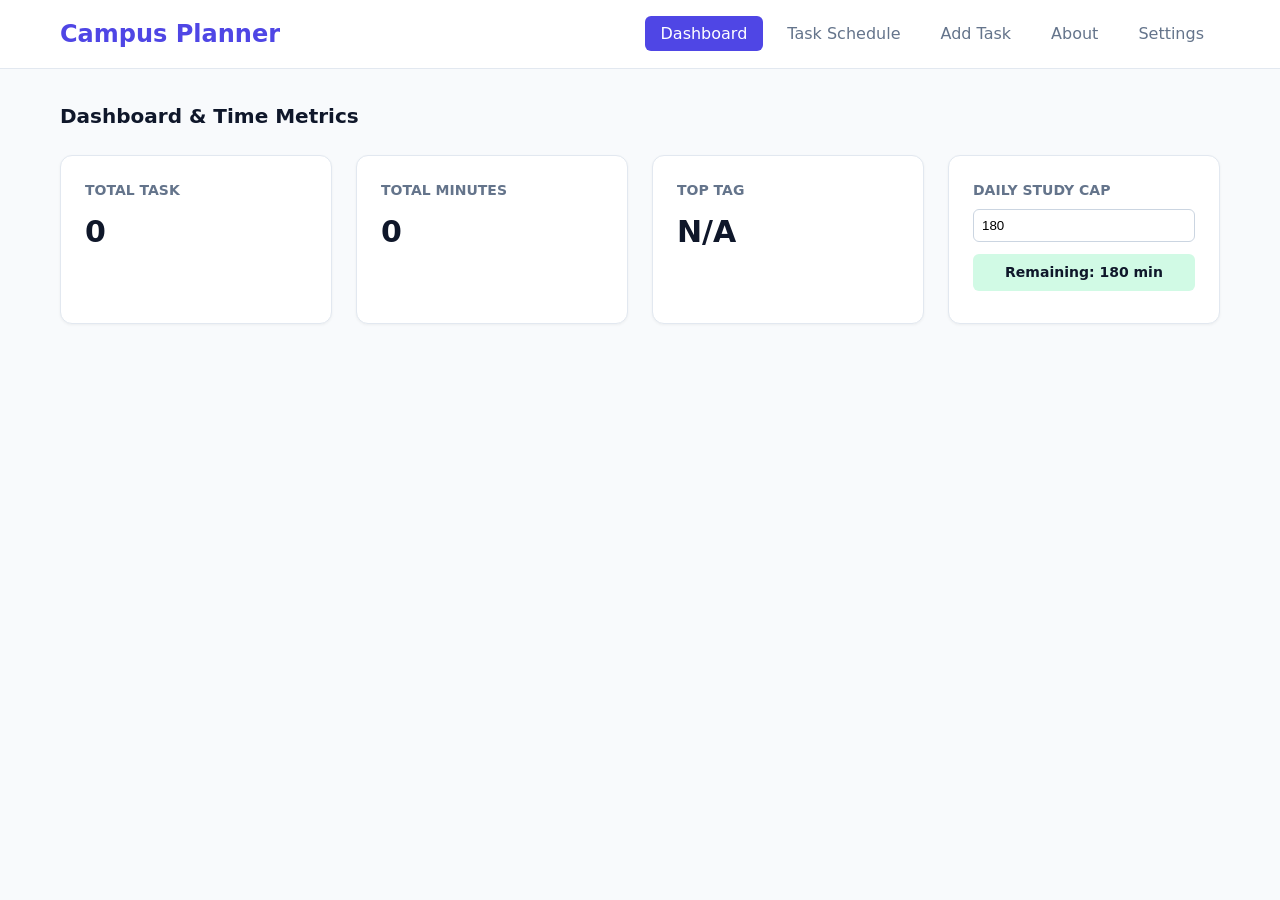
==== commit 52ff798e: "Fix script path and add mobile layout" ====
--- a/index.html
+++ b/index.html
@@ -25,6 +25,7 @@
     </header>
 
     <main id="main-content" class="container">
+        <div id="alert-region" aria-live="assertive" class="sr-only"></div>
         <!-- Dashboard Section -->
         <section id="dashboard" class="app-section active">
             <h2>Dashboard & Time Metrics</h2>
@@ -119,21 +120,20 @@
         <section id="settings-section" class="app-section">
             <h2>Settings</h2>
             <div class="card">
-                <label for="display-unit">Unit:</label>
-                <select id="display-unit" onchange="convertDisplayUnits()">
-                    <option value="minutes">Minutes (m)</option>
-                    <option value="hours">Hours (h)</option>
-                </select>
+                <div class="input-group" style="margin-bottom: 1rem;">
+                    <label for="display-unit">Unit:</label>
+                    <select id="display-unit" onchange="convertDisplayUnits()">
+                        <option value="minutes">Minutes (m)</option>
+                        <option value="hours">Hours (h)</option>
+                    </select>
+                </div>
+                <p>Email: <a href="mailto:a.anyar1@alustudent.com">a.anyar1@alustudent.com</a></p>
+                <p>GitHub: <a href="https://github.com/aanyar1-tech/Campus-Life-Planner" target="_blank">@aanyar1-tech/Campus-Life-Planner</a></p>
             </div>
         </section>
     </main>
 
-    <script src="scripts/app.js"></script>
+    <!-- app.js is in the same folder as index.html -->
+    <script src="app.js"></script>
 </body>
-</html>
-   
-
-
-        
-            
-        
+</html>
--- a/styles.css
+++ b/styles.css
@@ -9,6 +9,12 @@
 .nav-link:hover { background-color: #f1f5f9; color: #1e293b; }
 .nav-link.active { background-color: #4f46e5; color: #ffffff; }
 
+/* Accessibility: skip link (hidden until focused), screen-reader-only text, focus rings */
+.skip-link { position: absolute; left: -9999px; top: 0; background: #4f46e5; color: #ffffff; padding: 0.5rem 1rem; border-radius: 0 0 0.375rem 0; z-index: 100; }
+.skip-link:focus { left: 0; }
+.sr-only { position: absolute; left: -9999px; width: 1px; height: 1px; overflow: hidden; }
+*:focus-visible { outline: 3px solid #2563eb; outline-offset: 2px; }
+
 .app-section { display: none; }
 .app-section.active { display: block; }
 h2 { font-size: 1.25rem; font-weight: 600; margin-bottom: 1.5rem; color: #0f172a; }
@@ -16,7 +22,9 @@
 .stats-grid { display: grid; grid-template-columns: repeat(auto-fit, minmax(220px, 1fr)); gap: 1.5rem; margin-bottom: 2rem; }
 .card { background: #ffffff; border: 1px solid #e2e8f0; border-radius: 0.75rem; padding: 1.5rem; box-shadow: 0 1px 3px rgba(0,0,0,0.05); }
 .card h3 { font-size: 0.875rem; text-transform: uppercase; color: #64748b; margin-bottom: 0.5rem; }
-.card p { font-size: 1.875rem; font-weight: 700; color: #0f172a; }
+/* Big numbers only for the dashboard stat cards, so About/Settings text stays normal size */
+.stats-grid .card p { font-size: 1.875rem; font-weight: 700; color: #0f172a; }
+.card p { margin-bottom: 0.5rem; }
 
 #cap-input { width: 100%; padding: 0.5rem; border: 1px solid #cbd5e1; border-radius: 0.375rem; margin-bottom: 0.75rem; }
 .cap-msg { font-size: 0.875rem !important; font-weight: 600 !important; padding: 0.5rem; border-radius: 0.375rem; text-align: center; }
@@ -31,8 +39,25 @@
 table { width: 100%; border-collapse: collapse; text-align: left; }
 th, td { padding: 0.75rem 1rem; border-bottom: 1px solid #e2e8f0; font-size: 0.875rem; }
 th { background-color: #f8fafc; color: #475569; }
+mark { background-color: #fef08a; padding: 0 2px; border-radius: 2px; }
 
 form { display: flex; flex-direction: column; gap: 1rem; }
 .input-group { display: flex; flex-direction: column; gap: 0.375rem; }
 button[type="submit"], button#case-btn { background-color: #4f46e5; color: white; border: none; padding: 0.625rem 1.25rem; border-radius: 0.375rem; cursor: pointer; }
-.hidden { display: none !important; }+td button { color: white; background-color: #4f46e5; border: none; border-radius: 0.25rem; cursor: pointer; }
+.hidden { display: none !important; }
+
+/* Mobile: show each record as a card instead of a table row */
+@media (max-width: 640px) {
+  table, thead, tbody, tr, td { display: block; }
+  thead { position: absolute; left: -9999px; }
+  .table-wrapper { border: none; background: transparent; overflow: visible; }
+  tr { background: #ffffff; border: 1px solid #e2e8f0; border-radius: 0.75rem; padding: 0.75rem; margin-bottom: 1rem; }
+  td { border-bottom: none; display: flex; justify-content: space-between; align-items: center; gap: 1rem; padding: 0.375rem 0; }
+  td::before { font-weight: 600; color: #475569; }
+  td:nth-child(1)::before { content: "Due Date"; }
+  td:nth-child(2)::before { content: "Task"; }
+  td:nth-child(3)::before { content: "Tag"; }
+  td:nth-child(4)::before { content: "Duration"; }
+  td:nth-child(5)::before { content: "Action"; }
+}
